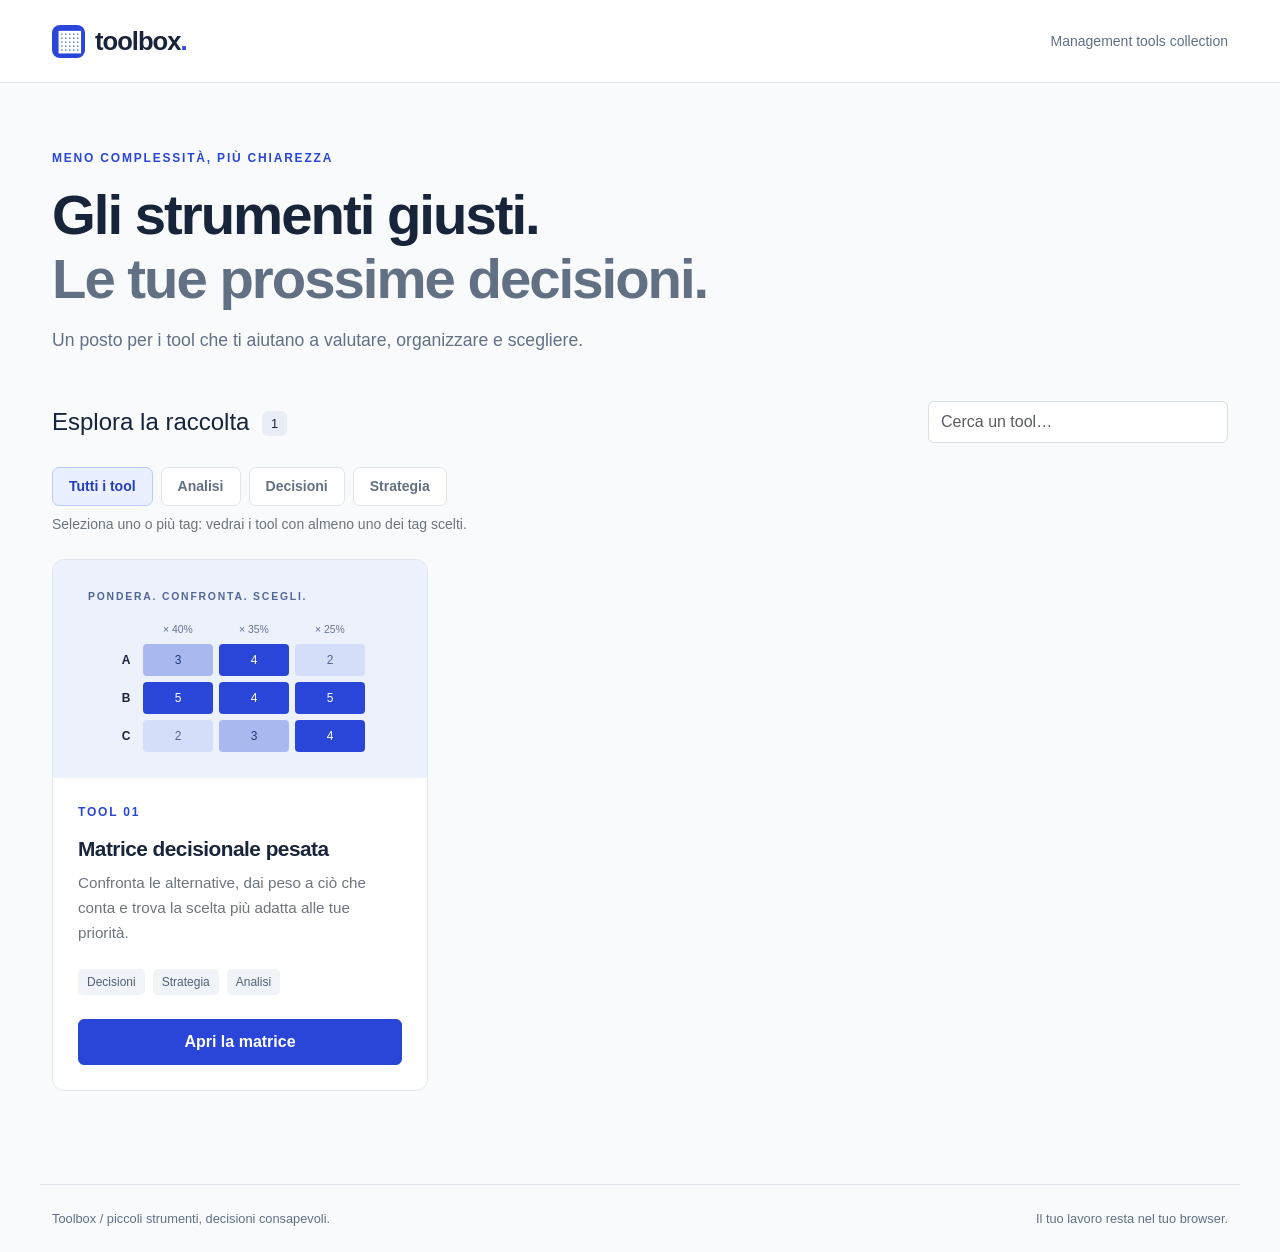
==== index.html @ d8cb6366 "Publish management tools static website" ====
<!doctype html>
<html lang="it">
<head>
  <meta charset="utf-8"><meta name="viewport" content="width=device-width, initial-scale=1">
  <title>Toolbox — Strumenti per decidere</title>
  <meta name="description" content="Una raccolta di strumenti pratici per gestire progetti e prendere decisioni. Filtra per tag e trova il tool adatto.">
  <link rel="icon" href="assets/favicon.svg" type="image/svg+xml">
  <link href="https://cdn.jsdelivr.net/npm/bootstrap@5.3.8/dist/css/bootstrap.min.css" rel="stylesheet" integrity="sha384-sRIl4kxILFvY47J16cr9ZwB07vP4J8+LH7qKQnuqkuIAvNWLzeN8tE5YBujZqJLB" crossorigin="anonymous">
  <link href="assets/css/style.css" rel="stylesheet">
  <script src="assets/js/catalog.js" defer></script>
</head>
<body>
<a class="skip-link" href="#main">Vai al contenuto</a>
<header class="site-header"><div class="container d-flex align-items-center justify-content-between"><a class="brand" href="./"><span class="brand-mark" aria-hidden="true">▦</span> toolbox<span class="brand-dot">.</span></a><span class="header-note">Management tools collection</span></div></header>
<main id="main" class="container py-5">
  <div class="intro"><p class="eyebrow">MENO COMPLESSITÀ, PIÙ CHIAREZZA</p><h1>Gli strumenti giusti.<br><span>Le tue prossime decisioni.</span></h1><p class="lead mt-3">Un posto per i tool che ti aiutano a valutare, organizzare e scegliere.</p></div>
  <section class="mt-5" aria-labelledby="collection-title">
    <div class="d-flex flex-wrap justify-content-between gap-3 align-items-center mb-4"><h2 id="collection-title" class="h4 mb-0">Esplora la raccolta <span class="count-badge" id="total-count">1</span></h2><div class="search-wrap"><label class="visually-hidden" for="search">Cerca un tool</label><input id="search" type="search" class="form-control" placeholder="Cerca un tool…"></div></div>
    <div class="d-flex flex-wrap gap-2 mb-2" id="filters" role="group" aria-label="Filtra per tag"></div>
    <p class="small text-secondary mb-4">Seleziona uno o più tag: vedrai i tool con almeno uno dei tag scelti.</p>
    <p id="result-count" class="visually-hidden" aria-live="polite"></p>
    <div id="tools" class="row g-4"></div>
    <div id="empty" class="empty-state" hidden><h3 class="h5">Nessun tool trovato</h3><p>Prova un altro termine o rimuovi i filtri.</p><button id="clear" class="btn btn-outline-dark">Azzera ricerca e filtri</button></div>
  </section>
  <noscript><div class="alert alert-info mt-4">Attiva JavaScript per filtrare la raccolta e usare la matrice. <a href="tools/decision-matrix/">Apri la matrice decisionale</a>.</div></noscript>
</main>
<footer class="container site-footer"><span>Toolbox / piccoli strumenti, decisioni consapevoli.</span><span>Il tuo lavoro resta nel tuo browser.</span></footer>
</body></html>
---- assets/css/style.css ----
:root{--ink:#17243a;--muted:#627084;--accent:#2946d8;--line:#e1e6ed;--bs-body-color:var(--ink);--bs-body-bg:#f8fafc;--bs-primary:#2946d8;--bs-font-sans-serif:Inter,-apple-system,BlinkMacSystemFont,"Segoe UI",sans-serif}
body{min-height:100vh}a{color:var(--accent)}.container{max-width:1200px}.site-header{background:#fff;border-bottom:1px solid var(--line);padding:22px 0}.brand{font-size:1.6rem;font-weight:800;letter-spacing:-1px;color:var(--ink);text-decoration:none;display:flex;align-items:center;gap:10px}.brand-mark{display:inline-flex;align-items:center;justify-content:center;width:33px;height:33px;background:var(--accent);color:white;border-radius:8px;font-size:28px;line-height:1}.brand-dot{color:var(--accent);margin-left:-10px}.header-note{font-size:.875rem;color:var(--muted)}.eyebrow{font-size:.75rem;letter-spacing:1.8px;font-weight:700;color:var(--accent);margin-bottom:16px}.intro{padding-top:18px}h1{font-size:clamp(2.1rem,4.4vw,3.6rem);font-weight:750;letter-spacing:-2px;line-height:1.13}h1 span{color:var(--muted)}.lead{font-size:1.1rem;color:var(--muted);max-width:680px}.count-badge{display:inline-flex;background:#e9edf5;font-size:.8rem;padding:5px 9px;border-radius:6px;vertical-align:middle;margin-left:6px}.search-wrap{width:300px}.form-control,.form-select{border-color:#d7dee8;background-color:white;min-height:42px}.form-control:focus,.form-select:focus{border-color:var(--accent);box-shadow:0 0 0 3px #2946d820}.tag-filter{border:1px solid var(--line);border-radius:7px;background:white;font-size:.875rem;padding:8px 16px;color:var(--muted)}.tag-filter.active,.tag-filter:hover{background:#eaf0ff;border-color:#bccaff;color:#243fba}.tool-card{border:1px solid var(--line);border-radius:12px;overflow:hidden;background:white;transition:box-shadow .2s}.tool-card:hover{box-shadow:0 10px 30px #17243a0d}.tool-preview{background:#edf1fc;padding:23px 35px 26px;min-height:210px}.preview-label{font-size:.65rem;letter-spacing:1.8px;color:#526696;font-weight:700}.mini-matrix{display:grid;grid-template-columns:22px repeat(3,1fr);gap:6px;max-width:250px;margin:15px auto 0;text-align:center;font-size:.75rem;align-items:center}.mini-matrix>span{font-size:.65rem;color:#647494}.mini-matrix i{font-style:normal;border-radius:4px;padding:7px;background:#2946d8;color:white}.mini-matrix i.cell-medium{background:#a9b8ef;color:#21377c}.mini-matrix i.cell-low{background:#d4def8;color:#526696}.tool-body{padding:25px}.tool-body h3{font-size:1.3rem;letter-spacing:-.5px;font-weight:700}.tool-body h3 a{color:inherit;text-decoration:none}.tool-body p:not(.eyebrow){font-size:.95rem;line-height:1.65}.tool-tag{font-size:.75rem;padding:4px 9px;border-radius:5px;background:#f0f3f7;color:#526177}.btn{font-weight:600}.btn-primary{--bs-btn-bg:var(--accent);--bs-btn-border-color:var(--accent);--bs-btn-hover-bg:#1e35b1;--bs-btn-hover-border-color:#1e35b1;--bs-btn-active-bg:#1e35b1;padding:10px 18px}.btn-outline-secondary{--bs-btn-color:#526177;--bs-btn-border-color:#d7dee8;--bs-btn-hover-bg:#edf1f7;--bs-btn-hover-color:#17243a;--bs-btn-hover-border-color:#bdc8d7}.site-footer{border-top:1px solid var(--line);padding-top:24px;padding-bottom:24px;margin-top:45px;display:flex;justify-content:space-between;gap:15px;color:var(--muted);font-size:.8rem}.empty-state{padding:50px;text-align:center;border:1px dashed var(--line);border-radius:12px}.skip-link{position:absolute;left:15px;top:-100px;z-index:10;background:white;padding:12px}.skip-link:focus{top:10px}:focus-visible{outline:3px solid #6a84ed;outline-offset:3px}.breadcrumb-line{font-size:.875rem;margin-bottom:28px}.breadcrumb-line a{text-decoration:none;color:var(--muted)}.page-title{font-size:clamp(2rem,4vw,2.7rem);letter-spacing:-1.3px}.panel{background:white;border:1px solid var(--line);border-radius:12px;overflow:hidden}.panel-heading{padding:23px 25px;border-bottom:1px solid var(--line);display:flex;justify-content:space-between;align-items:center;gap:16px;flex-wrap:wrap}.panel-heading h2{font-size:1.05rem;font-weight:700;margin:0}.step{color:var(--accent);font-size:.8rem;display:inline-flex;margin-right:10px}.table{--bs-table-bg:white;margin:0}.matrix-table th,.matrix-table td{padding:16px;vertical-align:middle;border-color:var(--line)}.matrix-table thead th{background:#f8fafc}.matrix-table th:first-child{min-width:210px}.matrix-table td{min-width:170px}.matrix-table .score-input{max-width:85px;text-align:center}.matrix-table .criterion-name{min-width:130px;font-weight:600}.matrix-table input[type=number]{min-width:65px}.weight-row{display:flex;gap:7px;align-items:center;margin-top:9px;color:var(--muted);font-size:.75rem;font-weight:400}.weight-row input{width:72px;min-height:34px;font-size:.875rem}.icon-button{border:0;background:transparent;color:#69778b;font-size:1.2rem;padding:3px 8px;border-radius:4px}.icon-button:hover{background:#fff0f0;color:#b42318}.icon-button:disabled{opacity:.3}.table-note{padding:16px 25px;font-size:.875rem;color:var(--muted);background:#fbfcfe}.results{padding:24px}.ranking-item+.ranking-item{margin-top:23px}.rank-number{font-size:.8rem;color:var(--muted);width:24px}.score{font-weight:750;white-space:nowrap}.progress{height:7px;margin-top:10px;background:#edf1f7}.progress-bar{background:#9babdf}.ranking-item:first-child .progress-bar{background:var(--accent)}.ranking-item:first-child .score{color:var(--accent)}.result-summary{padding:17px 24px;background:#edf2ff;color:#294291;font-size:.875rem}.help-copy{font-size:.875rem;line-height:1.7;color:var(--muted)}.status-text{font-size:.8rem;color:var(--muted)}.decision-name{font-weight:600}.small-label{font-size:.875rem;font-weight:600}.alert{font-size:.875rem}.panel .form-control{font-size:.9rem}.matrix-scroll{overflow:auto}.remove-option{flex-shrink:0}@media(max-width:767px){.header-note{display:none}.site-header{padding:17px 0}.intro{padding-top:0}h1{letter-spacing:-1px}.search-wrap{width:100%}.site-footer{flex-direction:column;margin-top:24px}.panel-heading{padding:18px}.results{padding:20px}.tool-preview{min-height:190px}.matrix-table th,.matrix-table td{padding:12px}.matrix-table th:first-child{min-width:170px}.container{padding-left:20px;padding-right:20px}}
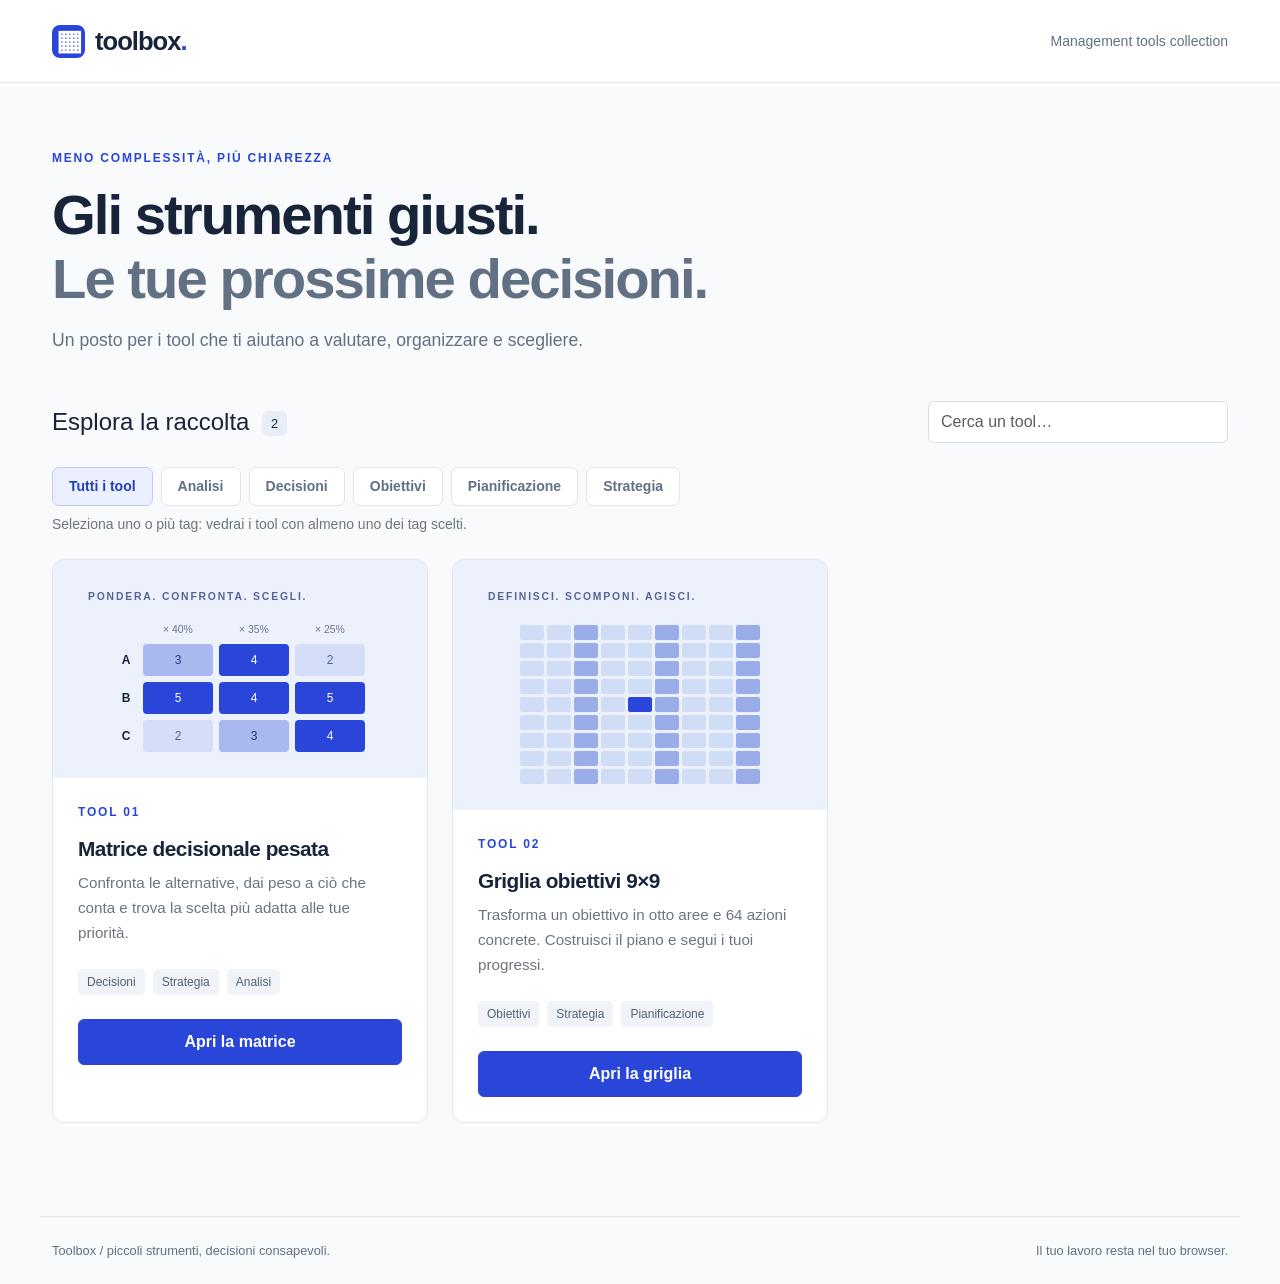
==== commit 86536dd2: "Add 9x9 goal planner with 64 actions, snapshots and sharing" ====
--- a/index.html
+++ b/index.html
@@ -6,8 +6,9 @@
   <meta name="description" content="Una raccolta di strumenti pratici per gestire progetti e prendere decisioni. Filtra per tag e trova il tool adatto.">
   <link rel="icon" href="assets/favicon.svg" type="image/svg+xml">
   <link href="https://cdn.jsdelivr.net/npm/bootstrap@5.3.8/dist/css/bootstrap.min.css" rel="stylesheet" integrity="sha384-sRIl4kxILFvY47J16cr9ZwB07vP4J8+LH7qKQnuqkuIAvNWLzeN8tE5YBujZqJLB" crossorigin="anonymous">
-  <link href="assets/css/style.css" rel="stylesheet">
-  <script src="assets/js/catalog.js" defer></script>
+  <link href="assets/css/style.css?v=3" rel="stylesheet">
+  <script src="assets/js/catalog.js?v=3" defer></script>
+<link href="assets/css/goal-grid.css?v=1" rel="stylesheet">
 </head>
 <body>
 <a class="skip-link" href="#main">Vai al contenuto</a>
@@ -15,14 +16,14 @@
 <main id="main" class="container py-5">
   <div class="intro"><p class="eyebrow">MENO COMPLESSITÀ, PIÙ CHIAREZZA</p><h1>Gli strumenti giusti.<br><span>Le tue prossime decisioni.</span></h1><p class="lead mt-3">Un posto per i tool che ti aiutano a valutare, organizzare e scegliere.</p></div>
   <section class="mt-5" aria-labelledby="collection-title">
-    <div class="d-flex flex-wrap justify-content-between gap-3 align-items-center mb-4"><h2 id="collection-title" class="h4 mb-0">Esplora la raccolta <span class="count-badge" id="total-count">1</span></h2><div class="search-wrap"><label class="visually-hidden" for="search">Cerca un tool</label><input id="search" type="search" class="form-control" placeholder="Cerca un tool…"></div></div>
+    <div class="d-flex flex-wrap justify-content-between gap-3 align-items-center mb-4"><h2 id="collection-title" class="h4 mb-0">Esplora la raccolta <span class="count-badge" id="total-count">2</span></h2><div class="search-wrap"><label class="visually-hidden" for="search">Cerca un tool</label><input id="search" type="search" class="form-control" placeholder="Cerca un tool…"></div></div>
     <div class="d-flex flex-wrap gap-2 mb-2" id="filters" role="group" aria-label="Filtra per tag"></div>
     <p class="small text-secondary mb-4">Seleziona uno o più tag: vedrai i tool con almeno uno dei tag scelti.</p>
     <p id="result-count" class="visually-hidden" aria-live="polite"></p>
     <div id="tools" class="row g-4"></div>
     <div id="empty" class="empty-state" hidden><h3 class="h5">Nessun tool trovato</h3><p>Prova un altro termine o rimuovi i filtri.</p><button id="clear" class="btn btn-outline-dark">Azzera ricerca e filtri</button></div>
   </section>
-  <noscript><div class="alert alert-info mt-4">Attiva JavaScript per filtrare la raccolta e usare la matrice. <a href="tools/decision-matrix/">Apri la matrice decisionale</a>.</div></noscript>
+  <noscript><div class="alert alert-info mt-4">Attiva JavaScript per filtrare la raccolta e usare la matrice. <a href="tools/decision-matrix/">Apri la matrice decisionale</a> oppure <a href="tools/goal-grid/">la griglia obiettivi 9×9</a>.</div></noscript>
 </main>
 <footer class="container site-footer"><span>Toolbox / piccoli strumenti, decisioni consapevoli.</span><span>Il tuo lavoro resta nel tuo browser.</span></footer>
 </body></html>
--- a/assets/css/style.css
+++ b/assets/css/style.css
@@ -1,2 +1,3 @@
 :root{--ink:#17243a;--muted:#627084;--accent:#2946d8;--line:#e1e6ed;--bs-body-color:var(--ink);--bs-body-bg:#f8fafc;--bs-primary:#2946d8;--bs-font-sans-serif:Inter,-apple-system,BlinkMacSystemFont,"Segoe UI",sans-serif}
 body{min-height:100vh}a{color:var(--accent)}.container{max-width:1200px}.site-header{background:#fff;border-bottom:1px solid var(--line);padding:22px 0}.brand{font-size:1.6rem;font-weight:800;letter-spacing:-1px;color:var(--ink);text-decoration:none;display:flex;align-items:center;gap:10px}.brand-mark{display:inline-flex;align-items:center;justify-content:center;width:33px;height:33px;background:var(--accent);color:white;border-radius:8px;font-size:28px;line-height:1}.brand-dot{color:var(--accent);margin-left:-10px}.header-note{font-size:.875rem;color:var(--muted)}.eyebrow{font-size:.75rem;letter-spacing:1.8px;font-weight:700;color:var(--accent);margin-bottom:16px}.intro{padding-top:18px}h1{font-size:clamp(2.1rem,4.4vw,3.6rem);font-weight:750;letter-spacing:-2px;line-height:1.13}h1 span{color:var(--muted)}.lead{font-size:1.1rem;color:var(--muted);max-width:680px}.count-badge{display:inline-flex;background:#e9edf5;font-size:.8rem;padding:5px 9px;border-radius:6px;vertical-align:middle;margin-left:6px}.search-wrap{width:300px}.form-control,.form-select{border-color:#d7dee8;background-color:white;min-height:42px}.form-control:focus,.form-select:focus{border-color:var(--accent);box-shadow:0 0 0 3px #2946d820}.tag-filter{border:1px solid var(--line);border-radius:7px;background:white;font-size:.875rem;padding:8px 16px;color:var(--muted)}.tag-filter.active,.tag-filter:hover{background:#eaf0ff;border-color:#bccaff;color:#243fba}.tool-card{border:1px solid var(--line);border-radius:12px;overflow:hidden;background:white;transition:box-shadow .2s}.tool-card:hover{box-shadow:0 10px 30px #17243a0d}.tool-preview{background:#edf1fc;padding:23px 35px 26px;min-height:210px}.preview-label{font-size:.65rem;letter-spacing:1.8px;color:#526696;font-weight:700}.mini-matrix{display:grid;grid-template-columns:22px repeat(3,1fr);gap:6px;max-width:250px;margin:15px auto 0;text-align:center;font-size:.75rem;align-items:center}.mini-matrix>span{font-size:.65rem;color:#647494}.mini-matrix i{font-style:normal;border-radius:4px;padding:7px;background:#2946d8;color:white}.mini-matrix i.cell-medium{background:#a9b8ef;color:#21377c}.mini-matrix i.cell-low{background:#d4def8;color:#526696}.tool-body{padding:25px}.tool-body h3{font-size:1.3rem;letter-spacing:-.5px;font-weight:700}.tool-body h3 a{color:inherit;text-decoration:none}.tool-body p:not(.eyebrow){font-size:.95rem;line-height:1.65}.tool-tag{font-size:.75rem;padding:4px 9px;border-radius:5px;background:#f0f3f7;color:#526177}.btn{font-weight:600}.btn-primary{--bs-btn-bg:var(--accent);--bs-btn-border-color:var(--accent);--bs-btn-hover-bg:#1e35b1;--bs-btn-hover-border-color:#1e35b1;--bs-btn-active-bg:#1e35b1;padding:10px 18px}.btn-outline-secondary{--bs-btn-color:#526177;--bs-btn-border-color:#d7dee8;--bs-btn-hover-bg:#edf1f7;--bs-btn-hover-color:#17243a;--bs-btn-hover-border-color:#bdc8d7}.site-footer{border-top:1px solid var(--line);padding-top:24px;padding-bottom:24px;margin-top:45px;display:flex;justify-content:space-between;gap:15px;color:var(--muted);font-size:.8rem}.empty-state{padding:50px;text-align:center;border:1px dashed var(--line);border-radius:12px}.skip-link{position:absolute;left:15px;top:-100px;z-index:10;background:white;padding:12px}.skip-link:focus{top:10px}:focus-visible{outline:3px solid #6a84ed;outline-offset:3px}.breadcrumb-line{font-size:.875rem;margin-bottom:28px}.breadcrumb-line a{text-decoration:none;color:var(--muted)}.page-title{font-size:clamp(2rem,4vw,2.7rem);letter-spacing:-1.3px}.panel{background:white;border:1px solid var(--line);border-radius:12px;overflow:hidden}.panel-heading{padding:23px 25px;border-bottom:1px solid var(--line);display:flex;justify-content:space-between;align-items:center;gap:16px;flex-wrap:wrap}.panel-heading h2{font-size:1.05rem;font-weight:700;margin:0}.step{color:var(--accent);font-size:.8rem;display:inline-flex;margin-right:10px}.table{--bs-table-bg:white;margin:0}.matrix-table th,.matrix-table td{padding:16px;vertical-align:middle;border-color:var(--line)}.matrix-table thead th{background:#f8fafc}.matrix-table th:first-child{min-width:210px}.matrix-table td{min-width:170px}.matrix-table .score-input{max-width:85px;text-align:center}.matrix-table .criterion-name{min-width:130px;font-weight:600}.matrix-table input[type=number]{min-width:65px}.weight-row{display:flex;gap:7px;align-items:center;margin-top:9px;color:var(--muted);font-size:.75rem;font-weight:400}.weight-row input{width:72px;min-height:34px;font-size:.875rem}.icon-button{border:0;background:transparent;color:#69778b;font-size:1.2rem;padding:3px 8px;border-radius:4px}.icon-button:hover{background:#fff0f0;color:#b42318}.icon-button:disabled{opacity:.3}.table-note{padding:16px 25px;font-size:.875rem;color:var(--muted);background:#fbfcfe}.results{padding:24px}.ranking-item+.ranking-item{margin-top:23px}.rank-number{font-size:.8rem;color:var(--muted);width:24px}.score{font-weight:750;white-space:nowrap}.progress{height:7px;margin-top:10px;background:#edf1f7}.progress-bar{background:#9babdf}.ranking-item:first-child .progress-bar{background:var(--accent)}.ranking-item:first-child .score{color:var(--accent)}.result-summary{padding:17px 24px;background:#edf2ff;color:#294291;font-size:.875rem}.help-copy{font-size:.875rem;line-height:1.7;color:var(--muted)}.status-text{font-size:.8rem;color:var(--muted)}.decision-name{font-weight:600}.small-label{font-size:.875rem;font-weight:600}.alert{font-size:.875rem}.panel .form-control{font-size:.9rem}.matrix-scroll{overflow:auto}.remove-option{flex-shrink:0}@media(max-width:767px){.header-note{display:none}.site-header{padding:17px 0}.intro{padding-top:0}h1{letter-spacing:-1px}.search-wrap{width:100%}.site-footer{flex-direction:column;margin-top:24px}.panel-heading{padding:18px}.results{padding:20px}.tool-preview{min-height:190px}.matrix-table th,.matrix-table td{padding:12px}.matrix-table th:first-child{min-width:170px}.container{padding-left:20px;padding-right:20px}}
+.snapshot-list{list-style:none;margin:0;padding:0}.snapshot-item{display:flex;align-items:center;justify-content:space-between;gap:16px;padding:16px 0;border-top:1px solid var(--line)}.snapshot-info{min-width:0}.snapshot-info strong{overflow-wrap:anywhere}.snapshot-item .btn{white-space:nowrap}@media(max-width:575px){.snapshot-item{align-items:flex-start;flex-direction:column}}
--- a/assets/css/goal-grid.css
+++ b/assets/css/goal-grid.css
@@ -0,0 +1,2 @@
+.goal-scroll{overflow:auto;padding:0 20px 20px}.goal-grid{display:grid;grid-template-columns:repeat(3,minmax(0,1fr));gap:10px;min-width:760px}.goal-block{display:grid;grid-template-columns:repeat(3,minmax(0,1fr));gap:3px;background:#dce3ee;padding:3px;border-radius:6px}.goal-cell{border:0;border-radius:3px;min-height:105px;padding:9px 6px;background:#fff;color:var(--ink);font-size:.75rem;line-height:1.4;overflow-wrap:anywhere;white-space:pre-wrap;cursor:pointer}.goal-cell:hover{box-shadow:inset 0 0 0 2px var(--accent)}.goal-goal{background:var(--accent);color:#fff;font-weight:750}.goal-pillar{font-weight:750;background:var(--pillar-color,#edf2ff)}[data-color="0"]{--pillar-color:#dfeaff}[data-color="1"]{--pillar-color:#e6e1fa}[data-color="2"]{--pillar-color:#fce2ec}[data-color="3"]{--pillar-color:#ffe8d4}[data-color="4"]{--pillar-color:#fff1bf}[data-color="5"]{--pillar-color:#e4efd4}[data-color="6"]{--pillar-color:#d8f1e5}[data-color="7"]{--pillar-color:#d9eef3}.goal-action{border-bottom:3px solid var(--pillar-color)}.goal-empty{font-weight:400;color:#627084}.goal-goal.goal-empty{color:#fff}.goal-done{background:#f0f8ef;color:#326232}.goal-center-block{box-shadow:0 0 0 2px var(--accent)}.grid-instructions{padding:18px 24px 0;font-size:.875rem;color:var(--muted)}.goal-action-row{display:flex;align-items:center;justify-content:space-between;gap:16px;padding:12px 0;border-bottom:1px solid var(--line)}.goal-action-label{display:flex;align-items:flex-start;gap:12px;overflow-wrap:anywhere;min-width:0}.goal-action-label input{flex-shrink:0;margin-top:4px}.goal-action-row .btn{flex-shrink:0}dialog{border:1px solid var(--line);border-radius:14px;padding:26px;width:min(520px,calc(100vw - 32px));color:var(--ink);box-shadow:0 20px 60px #17243a30}dialog::backdrop{background:#17243a70}.goal-mini{display:grid;grid-template-columns:repeat(9,1fr);gap:3px;margin:18px auto 0;max-width:240px}.goal-mini i{display:block;height:15px;background:#d1dcf6;border-radius:2px}.goal-mini i:nth-child(41){background:var(--accent)}.goal-mini i:nth-child(3n){background:#9bade9}@media(max-width:575px){.goal-scroll{padding:0 12px 12px}.goal-cell{min-height:90px}.goal-grid{min-width:720px}.goal-action-row{gap:10px}}
+@media print{@page{size:A4 landscape;margin:10mm}body{background:#fff}.site-header,.breadcrumb-line,.site-footer,main>section:not(:has(#goal-grid)),main>p,dialog,.grid-instructions{display:none!important}main.container{max-width:none;padding:0!important}h1.page-title{font-size:20px;margin:0 0 10px}.panel-heading{padding:8px}.goal-scroll{padding:8px;overflow:visible}.goal-grid{min-width:0;gap:5px}.goal-cell{min-height:56px;padding:3px;font-size:8px;line-height:1.15;print-color-adjust:exact;-webkit-print-color-adjust:exact}.goal-block{break-inside:avoid}.panel{border:0}button.goal-cell{color:#17243a}.goal-goal{color:#fff!important}}
